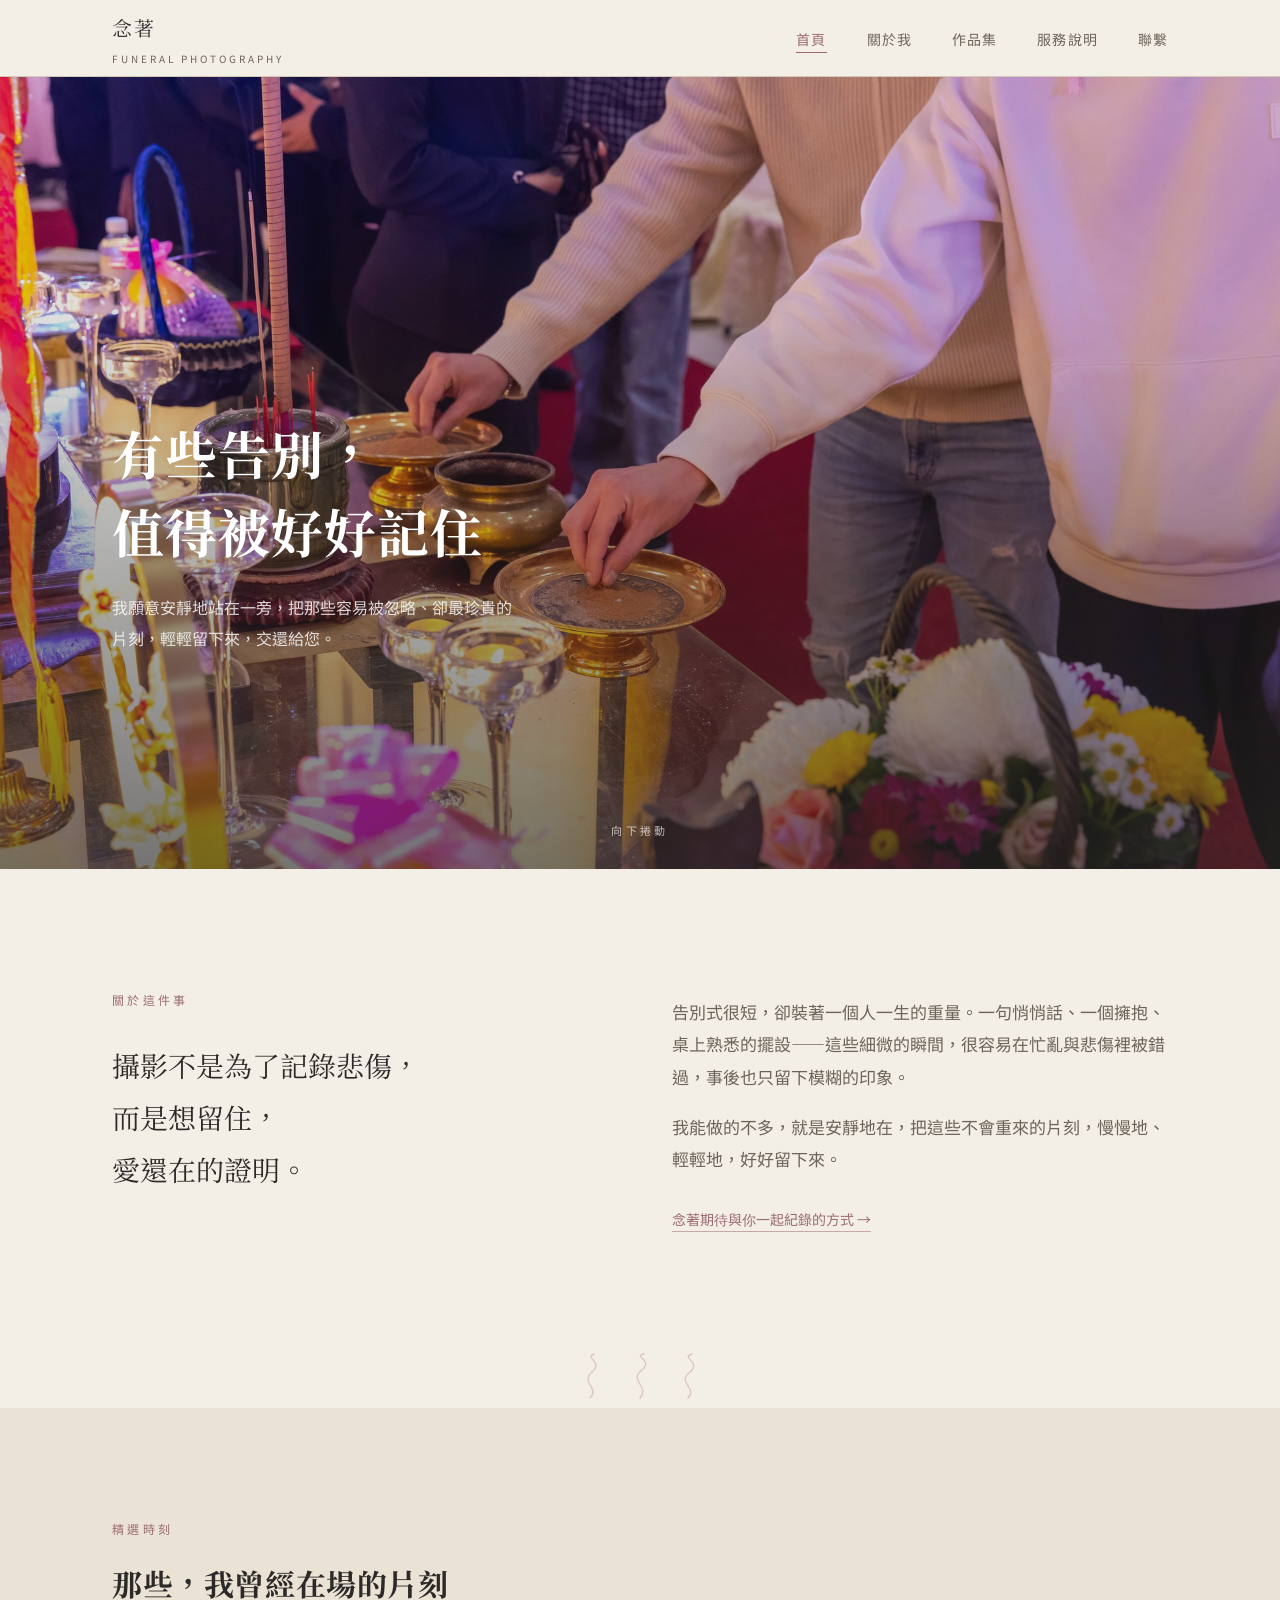
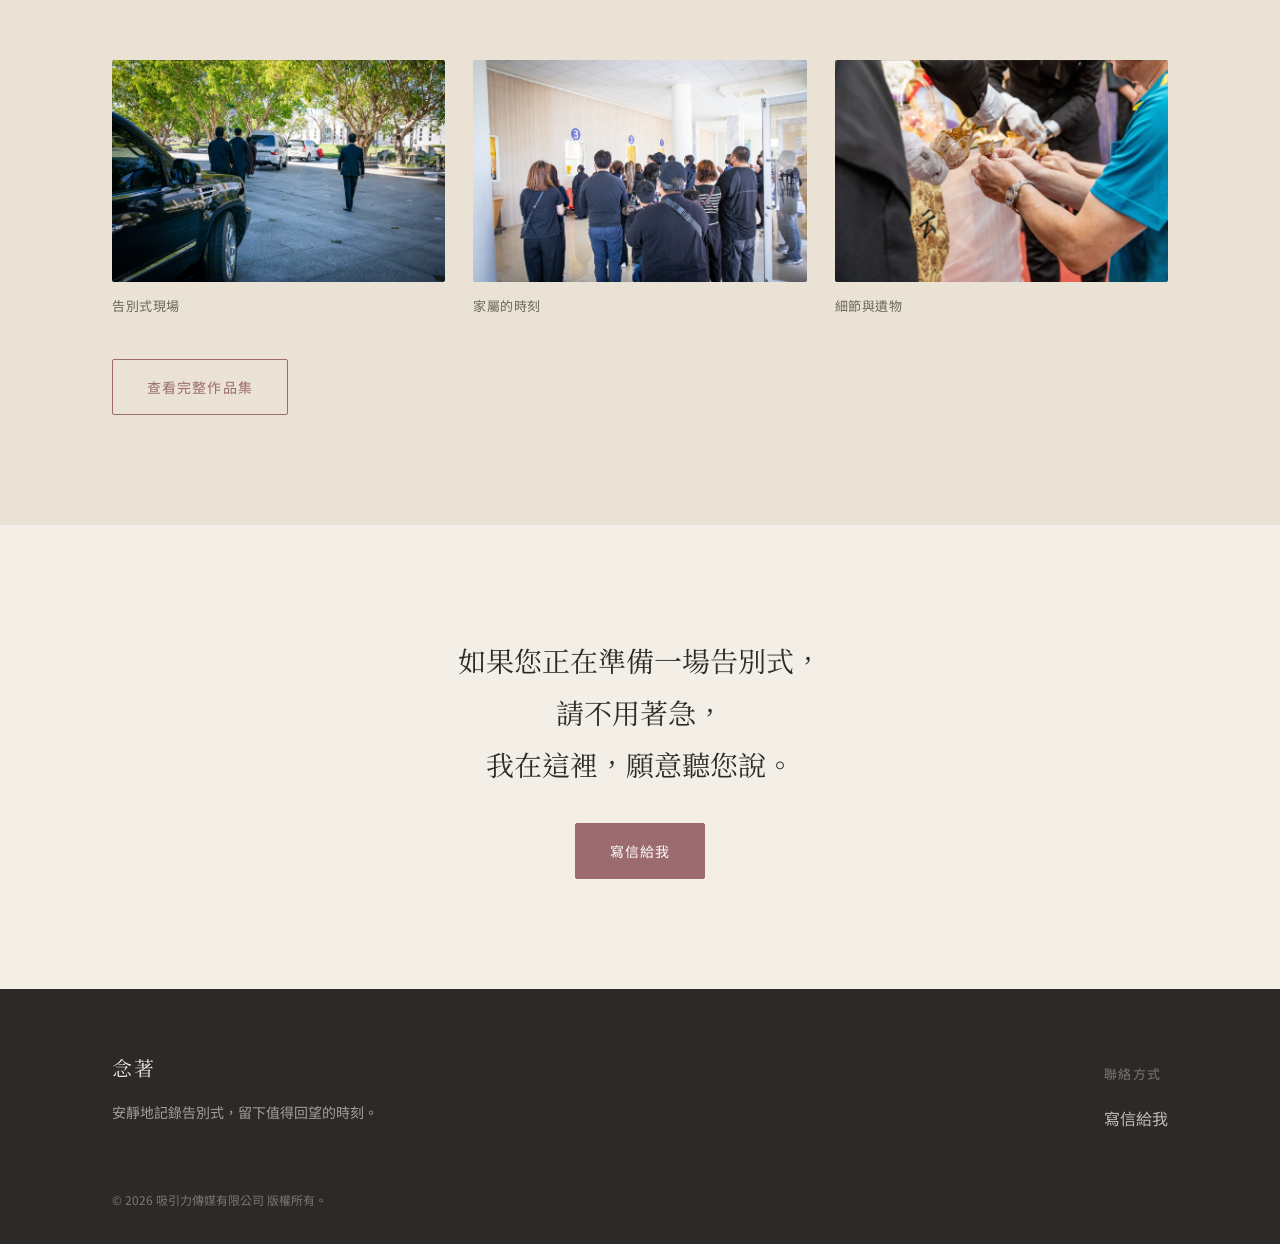
==== index.html @ 0116ca71 "Add files via upload" ====
<!DOCTYPE html>
<html lang="zh-Hant">
<head>
<meta charset="UTF-8">
<meta name="viewport" content="width=device-width, initial-scale=1.0">
<title>念著 Niàn Zhe｜台灣告別式紀錄攝影・溫暖不打擾的告別式攝影師</title>
<meta name="description" content="念著 Niàn Zhe 提供告別式紀錄攝影服務，安靜陪伴、不打擾儀式進行，為家屬留下告別式當天容易被錯過的珍貴時刻。台灣接案，歡迎聯繫諮詢。">
<meta name="keywords" content="告別式攝影, 告別式紀錄攝影, 喪禮攝影, 奠儀攝影, 告別式紀錄, 台灣告別式攝影師, 追思會攝影, 家祭攝影">
<meta name="robots" content="index, follow">
<link rel="canonical" href="https://www.nianzhe-studio.tw/">
<meta property="og:type" content="website">
<meta property="og:site_name" content="念著 Niàn Zhe">
<meta property="og:title" content="念著 Niàn Zhe｜台灣告別式紀錄攝影・溫暖不打擾的告別式攝影師">
<meta property="og:description" content="念著 Niàn Zhe 提供告別式紀錄攝影服務，安靜陪伴、不打擾儀式進行，為家屬留下告別式當天容易被錯過的珍貴時刻。台灣接案，歡迎聯繫諮詢。">
<meta property="og:url" content="https://www.nianzhe-studio.tw/">
<meta property="og:image" content="https://www.nianzhe-studio.tw/assets/images/hero-candlelight.jpg">
<meta property="og:locale" content="zh_TW">
<meta name="twitter:card" content="summary_large_image">
<meta name="twitter:title" content="念著 Niàn Zhe｜台灣告別式紀錄攝影・溫暖不打擾的告別式攝影師">
<meta name="twitter:description" content="念著 Niàn Zhe 提供告別式紀錄攝影服務，安靜陪伴、不打擾儀式進行，為家屬留下告別式當天容易被錯過的珍貴時刻。台灣接案，歡迎聯繫諮詢。">
<meta name="twitter:image" content="https://www.nianzhe-studio.tw/assets/images/hero-candlelight.jpg">
<script type="application/ld+json">
{
  "@context": "https://schema.org",
  "@type": "ProfessionalService",
  "name": "念著 Niàn Zhe",
  "alternateName": "念著 Niàn Zhe Funeral Photography",
  "description": "告別式紀錄攝影服務，安靜陪伴、不打擾儀式進行，為家屬留下告別式當天珍貴的時刻。",
  "url": "https://www.nianzhe-studio.tw/",
  "telephone": "+886-975-046-021",
  "email": "wang.yc.9812@gmail.com",
  "areaServed": {
    "@type": "Country",
    "name": "Taiwan"
  },
  "image": "https://www.nianzhe-studio.tw/assets/images/hero-candlelight.jpg",
  "priceRange": "$$",
  "knowsLanguage": "zh-TW"
}
</script>
<style>
@font-face{
  font-family: 'NZ Sans';
  src: url('[data-uri]') format('woff2');
  font-weight: 300 500;
  font-display: swap;
}
@font-face{
  font-family: 'NZ Serif';
  src: url('[data-uri]') format('woff2');
  font-weight: 400 500;
  font-display: swap;
}
@font-face{
  font-family: 'NZ Serif';
  src: url('[data-uri]') format('woff2');
  font-weight: 600 700;
  font-display: swap;
}

:root{
  --bg: #F3EEE6;
  --bg-alt: #EAE2D4;
  --bg-deep: #DED2C0;
  --text: #2C2A28;
  --text-muted: #6B6459;
  --accent: #9C6B70;
  --accent-soft: #C9A9A6;
  --sage: #7C8A6E;
  --line: #D3C9B8;
  --max-w: 1120px;
  --font-serif: 'NZ Serif', 'Georgia', 'PMingLiU', '新細明體', serif;
  --font-sans: 'NZ Sans', -apple-system, 'PingFang TC', 'Microsoft JhengHei', '微軟正黑體', 'Heiti TC', sans-serif;
}

*{ box-sizing: border-box; }
html{ scroll-behavior: smooth; }
body{
  margin:0;
  background: var(--bg);
  color: var(--text);
  font-family: var(--font-sans);
  font-weight: 400;
  line-height: 1.9;
  -webkit-font-smoothing: antialiased;
}

h1,h2,h3{
  font-family: var(--font-serif);
  font-weight: 700;
  letter-spacing: .02em;
  margin: 0;
  color: var(--text);
}

a{ color: inherit; text-decoration: none; }

.eyebrow{
  display:block;
  font-family: var(--font-sans);
  font-size: 12px;
  letter-spacing: .28em;
  text-transform: uppercase;
  color: var(--accent);
  margin-bottom: 14px;
}
.eyebrow-long{
  font-size: 13px;
  letter-spacing: .04em;
  text-transform: none;
  font-weight: 500;
}

.wrap{
  max-width: var(--max-w);
  margin: 0 auto;
  padding: 0 32px;
}

/* ---------- NAV ---------- */
.site-nav{
  position: sticky;
  top: 0;
  z-index: 50;
  background: rgba(243,238,230,.88);
  backdrop-filter: blur(6px);
  border-bottom: 1px solid var(--line);
}
.site-nav .wrap{
  display:flex;
  align-items:center;
  justify-content:space-between;
  height: 76px;
}
.brand{
  font-family: var(--font-serif);
  font-size: 20px;
  letter-spacing: .12em;
  font-weight: 500;
}
.brand small{
  display:block;
  font-family: var(--font-sans);
  font-size: 10px;
  letter-spacing: .3em;
  color: var(--text-muted);
  font-weight: 300;
  margin-top: 2px;
}
.nav-links{
  display:flex;
  gap: 40px;
  list-style:none;
  margin:0; padding:0;
}
.nav-links a{
  font-size: 14px;
  letter-spacing: .08em;
  color: var(--text-muted);
  position: relative;
  padding-bottom: 4px;
  transition: color .3s ease;
}
.nav-links a:hover, .nav-links a.active{ color: var(--accent); }
.nav-links a.active::after{
  content:'';
  position:absolute;
  left:0; right:0; bottom:0;
  height:1px;
  background: var(--accent);
}
.nav-toggle{ display:none; }

@media (max-width: 760px){
  .nav-links{
    position: fixed;
    top: 76px; left:0; right:0;
    background: var(--bg);
    flex-direction: column;
    gap: 0;
    border-bottom: 1px solid var(--line);
    max-height: 0;
    overflow: hidden;
    transition: max-height .35s ease;
  }
  .nav-links.open{ max-height: 320px; }
  .nav-links a{
    display:block;
    padding: 18px 32px;
    border-top: 1px solid var(--line);
  }
  .nav-toggle{
    display:block;
    background:none; border:none;
    font-size: 22px;
    color: var(--text);
    cursor:pointer;
  }
}

/* ---------- SMOKE DIVIDER (signature element) ---------- */
.smoke-divider{
  display:flex;
  justify-content:center;
  padding: 8px 0;
}
.smoke-divider svg{
  width: 140px;
  height: 48px;
  opacity: .55;
}
.smoke-path{
  fill:none;
  stroke: var(--accent-soft);
  stroke-width: 1.4;
  stroke-linecap: round;
  animation: breathe 7s ease-in-out infinite;
  transform-origin: center;
}
@keyframes breathe{
  0%,100%{ opacity:.35; transform: scaleY(1); }
  50%{ opacity:.85; transform: scaleY(1.12); }
}
@media (prefers-reduced-motion: reduce){
  .smoke-path{ animation: none; opacity:.6; }
}

/* ---------- SECTIONS ---------- */
section{ padding: 110px 0; }
.section-alt{ background: var(--bg-alt); }
.section-deep{ background: var(--bg-deep); }

.lede{
  max-width: 640px;
  color: var(--text-muted);
  font-size: 17px;
}

/* ---------- HERO ---------- */
.hero{
  position:relative;
  min-height: 88vh;
  display:flex;
  align-items:flex-end;
  overflow:hidden;
}
.hero-media{
  position:absolute; inset:0;
  background:
    linear-gradient(180deg, rgba(44,42,40,.1) 30%, rgba(44,42,40,.62) 100%),
    linear-gradient(120deg, #C9BBA5 0%, #B79E8B 45%, #9C8877 100%);
  background-size: cover;
  background-position: center;
}
.hero-media.photo{
  background-image:
    linear-gradient(180deg, rgba(44,42,40,.15) 30%, rgba(44,42,40,.65) 100%),
    url('[data-uri]');
  background-size: cover;
  background-position: center 30%;
}
.hero-media.ph::after{
  content: '照片預留位置 · 待接入作品集';
  position:absolute; inset:0;
  display:flex; align-items:center; justify-content:center;
  color: rgba(255,255,255,.55);
  font-size: 13px;
  letter-spacing: .15em;
}
.hero-content{
  position:relative;
  z-index:2;
  color: #F3EEE6;
  padding: 0 32px 90px;
  max-width: var(--max-w);
  margin: 0 auto;
  width:100%;
}
.hero-content h1{
  color:#fff;
  font-size: clamp(30px, 5vw, 52px);
  line-height: 1.5;
  max-width: 22ch;
}
.hero-content p{
  margin-top: 22px;
  max-width: 46ch;
  color: rgba(255,255,255,.82);
  font-size: 16px;
}
.scroll-cue{
  position:absolute;
  bottom: 28px; left: 50%;
  transform: translateX(-50%);
  color: rgba(255,255,255,.7);
  font-size: 11px;
  letter-spacing: .3em;
  z-index:2;
}

/* ---------- PLACEHOLDER IMAGE BLOCKS ---------- */
.ph-img{
  position:relative;
  background: linear-gradient(135deg, #DCD0BC, #C9B79E);
  border-radius: 2px;
  overflow:hidden;
  aspect-ratio: 4/5;
}
.ph-img.wide{ aspect-ratio: 16/10; }
.ph-img::after{
  content: attr(data-label);
  position:absolute; inset:0;
  display:flex; align-items:flex-end;
  padding: 16px;
  font-size: 12px;
  letter-spacing: .08em;
  color: rgba(44,42,40,.55);
  background: linear-gradient(180deg, rgba(0,0,0,0) 60%, rgba(0,0,0,.08) 100%);
}

/* ---------- PHOTO TILE (real photos) ---------- */
.photo-tile{
  position:relative;
  border-radius: 2px;
  overflow:hidden;
  aspect-ratio: 3/2;
  background-size: cover;
  background-position: center;
}
.photo-tile.portrait{ aspect-ratio: 3/4; }
.photo-caption{
  margin-top: 12px;
  font-size: 13px;
  letter-spacing: .04em;
  color: var(--text-muted);
}
.figure{ display:flex; flex-direction:column; margin:0; }

/* ---------- MOSAIC GRID (varied photo layouts) ---------- */
.mosaic{
  display:grid;
  gap: 20px;
}
.mosaic-a{
  grid-template-columns: 1.5fr 1fr;
  grid-template-rows: 1fr 1fr;
  height: 560px;
}
.mosaic-a .m1{ grid-row: 1 / 3; grid-column: 1; }
.mosaic-a .m2{ grid-row: 1; grid-column: 2; }
.mosaic-a .m3{ grid-row: 2; grid-column: 2; }

.mosaic-b{
  grid-template-columns: 1fr 1.5fr;
  grid-template-rows: 1fr 1fr;
  height: 560px;
}
.mosaic-b .m1{ grid-row: 1; grid-column: 1; }
.mosaic-b .m2{ grid-row: 2; grid-column: 1; }
.mosaic-b .m3{ grid-row: 1 / 3; grid-column: 2; }

.mosaic-c{
  grid-template-columns: 1fr 1fr 1.3fr;
  grid-template-rows: 1fr;
  height: 380px;
}
.mosaic-c .photo-tile{ aspect-ratio: auto; height: 100%; min-height: 0; }

.mosaic-a .photo-tile, .mosaic-b .photo-tile{
  aspect-ratio: auto;
  height: 100%;
  width: 100%;
}
@media (max-width: 800px){
  .mosaic-a, .mosaic-b, .mosaic-c{
    grid-template-columns: 1fr;
    grid-template-rows: auto;
    height: auto;
  }
  .mosaic-a .m1, .mosaic-a .m2, .mosaic-a .m3,
  .mosaic-b .m1, .mosaic-b .m2, .mosaic-b .m3{
    grid-row: auto; grid-column: auto;
  }
  .mosaic-a .photo-tile, .mosaic-b .photo-tile{
    aspect-ratio: 4/3;
    height: auto;
  }
  .mosaic-c .photo-tile{ aspect-ratio: 3/2; height: auto; min-height: 0; }
}

/* ---------- GRID ---------- */
.grid{
  display:grid;
  gap: 28px;
}
.grid-3{ grid-template-columns: repeat(3, 1fr); }
.grid-2{ grid-template-columns: repeat(2, 1fr); }
@media (max-width: 900px){
  .grid-3{ grid-template-columns: 1fr; }
  .grid-2{ grid-template-columns: 1fr; }
}

/* ---------- BUTTON / LINK ---------- */
.btn{
  display:inline-block;
  padding: 14px 34px;
  border: 1px solid var(--accent);
  color: var(--accent);
  font-size: 14px;
  letter-spacing: .08em;
  border-radius: 2px;
  transition: all .3s ease;
}
.btn:hover{ background: var(--accent); color: #fff; }
.btn.solid{ background: var(--accent); color:#fff; }
.btn.solid:hover{ background: var(--text); border-color: var(--text); }

.text-link{
  border-bottom: 1px solid var(--accent-soft);
  padding-bottom: 2px;
  color: var(--accent);
  font-size: 14px;
}

/* ---------- STEPS ---------- */
.step{
  display:flex;
  gap: 24px;
  padding: 32px 0;
  border-top: 1px solid var(--line);
}
.step:last-child{ border-bottom: 1px solid var(--line); }
.step-num{
  font-family: var(--font-serif);
  font-size: 26px;
  color: var(--accent-soft);
  min-width: 48px;
}
.step h3{ font-size: 18px; margin-bottom: 8px; }
.step p{ color: var(--text-muted); font-size: 15px; margin:0; max-width: 56ch; }

/* ---------- FOOTER ---------- */
footer{
  background: var(--text);
  color: rgba(243,238,230,.75);
  padding: 60px 0 32px;
}
footer .wrap{
  display:flex;
  justify-content:space-between;
  flex-wrap:wrap;
  gap: 24px;
}
footer a{ color: rgba(243,238,230,.75); }
footer a:hover{ color: #fff; }
.foot-note{
  font-size: 12px;
  color: rgba(243,238,230,.4);
  margin-top: 40px;
}

.quote{
  font-family: var(--font-serif);
  font-size: clamp(20px, 2.6vw, 28px);
  line-height: 1.85;
  color: var(--text);
  max-width: 34ch;
}

.two-col{
  display:grid;
  grid-template-columns: 1fr 1fr;
  gap: 64px;
  align-items:center;
}
@media (max-width: 800px){
  .two-col{ grid-template-columns: 1fr; gap: 40px; }
}

.tag-list{ list-style:none; padding:0; margin: 24px 0 0; color: var(--text-muted); font-size: 15px; }
.tag-list li{ padding: 6px 0; }
.tag-list li::before{ content:'· '; color: var(--accent); }

</style>
</head>
<body>

<nav class="site-nav">
  <div class="wrap">
    <a href="index.html" class="brand">念著<small>FUNERAL PHOTOGRAPHY</small></a>
    <button class="nav-toggle" aria-label="選單">☰</button>
    <ul class="nav-links">
      <li><a href="index.html" class="active">首頁</a></li>
      <li><a href="about.html">關於我</a></li>
      <li><a href="portfolio.html">作品集</a></li>
      <li><a href="services.html">服務說明</a></li>
      <li><a href="contact.html">聯繫</a></li>
    </ul>
  </div>
</nav>

<section class="hero">
  <div class="hero-media photo" role="img" aria-label="告別式儀式現場，家屬點燭獻花的手部特寫"></div>
  <div class="hero-content">
    <h1>有些告別，<br>值得被好好記住</h1>
    <p>我願意安靜地站在一旁，把那些容易被忽略、卻最珍貴的片刻，輕輕留下來，交還給您。</p>
  </div>
  <div class="scroll-cue">向下捲動</div>
</section>

<section>
  <div class="wrap">
    <div class="two-col">
      <div>
        <span class="eyebrow">關於這件事</span>
        <p class="quote">攝影不是為了記錄悲傷，<br>而是想留住，<br>愛還在的證明。</p>
      </div>
      <div>
        <p class="lede">告別式很短，卻裝著一個人一生的重量。一句悄悄話、一個擁抱、桌上熟悉的擺設——這些細微的瞬間，很容易在忙亂與悲傷裡被錯過，事後也只留下模糊的印象。</p>
        <p class="lede" style="margin-top:18px;">我能做的不多，就是安靜地在，把這些不會重來的片刻，慢慢地、輕輕地，好好留下來。</p>
        <div style="margin-top:28px;">
          <a href="about.html" class="text-link">念著期待與你一起紀錄的方式 →</a>
        </div>
      </div>
    </div>
  </div>
</section>

<div class="smoke-divider">
  <svg viewBox="0 0 140 48" xmlns="http://www.w3.org/2000/svg">
    <path class="smoke-path" d="M20 46 C 30 36, 10 30, 22 20 C 34 10, 14 6, 24 2 M70 46 C 80 34, 58 28, 72 18 C 84 8, 62 4, 74 2 M118 46 C 128 36, 106 30, 120 20 C 132 10, 110 6, 122 2"/>
  </svg>
</div>

<section class="section-alt">
  <div class="wrap">
    <span class="eyebrow">精選時刻</span>
    <h2 style="font-size: clamp(22px,3vw,30px); max-width: 26ch;">那些，我曾經在場的片刻</h2>
    <div class="grid grid-3" style="margin-top: 48px;">
      <figure class="figure">
        <div class="photo-tile" role="img" aria-label="告別式出殯車隊，林蔭道上的送行隊伍" style="background-image:url('[data-uri]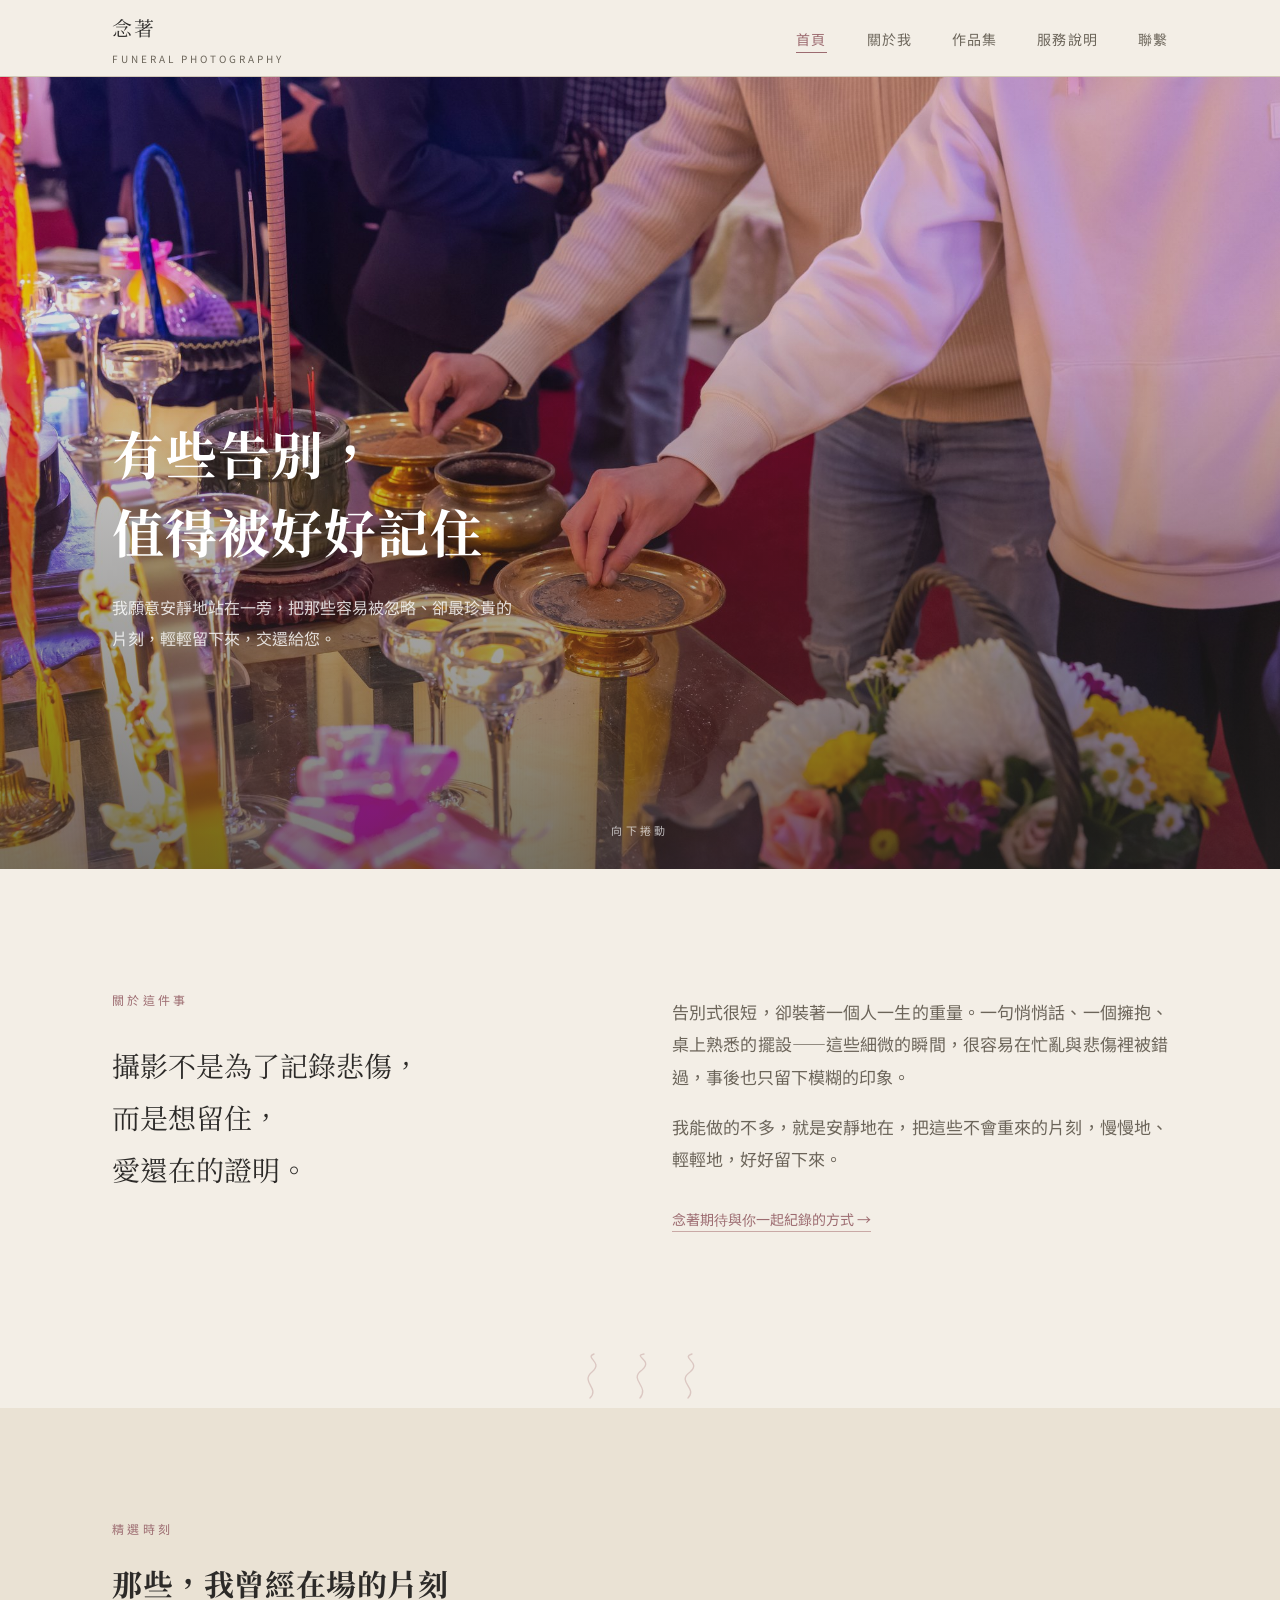
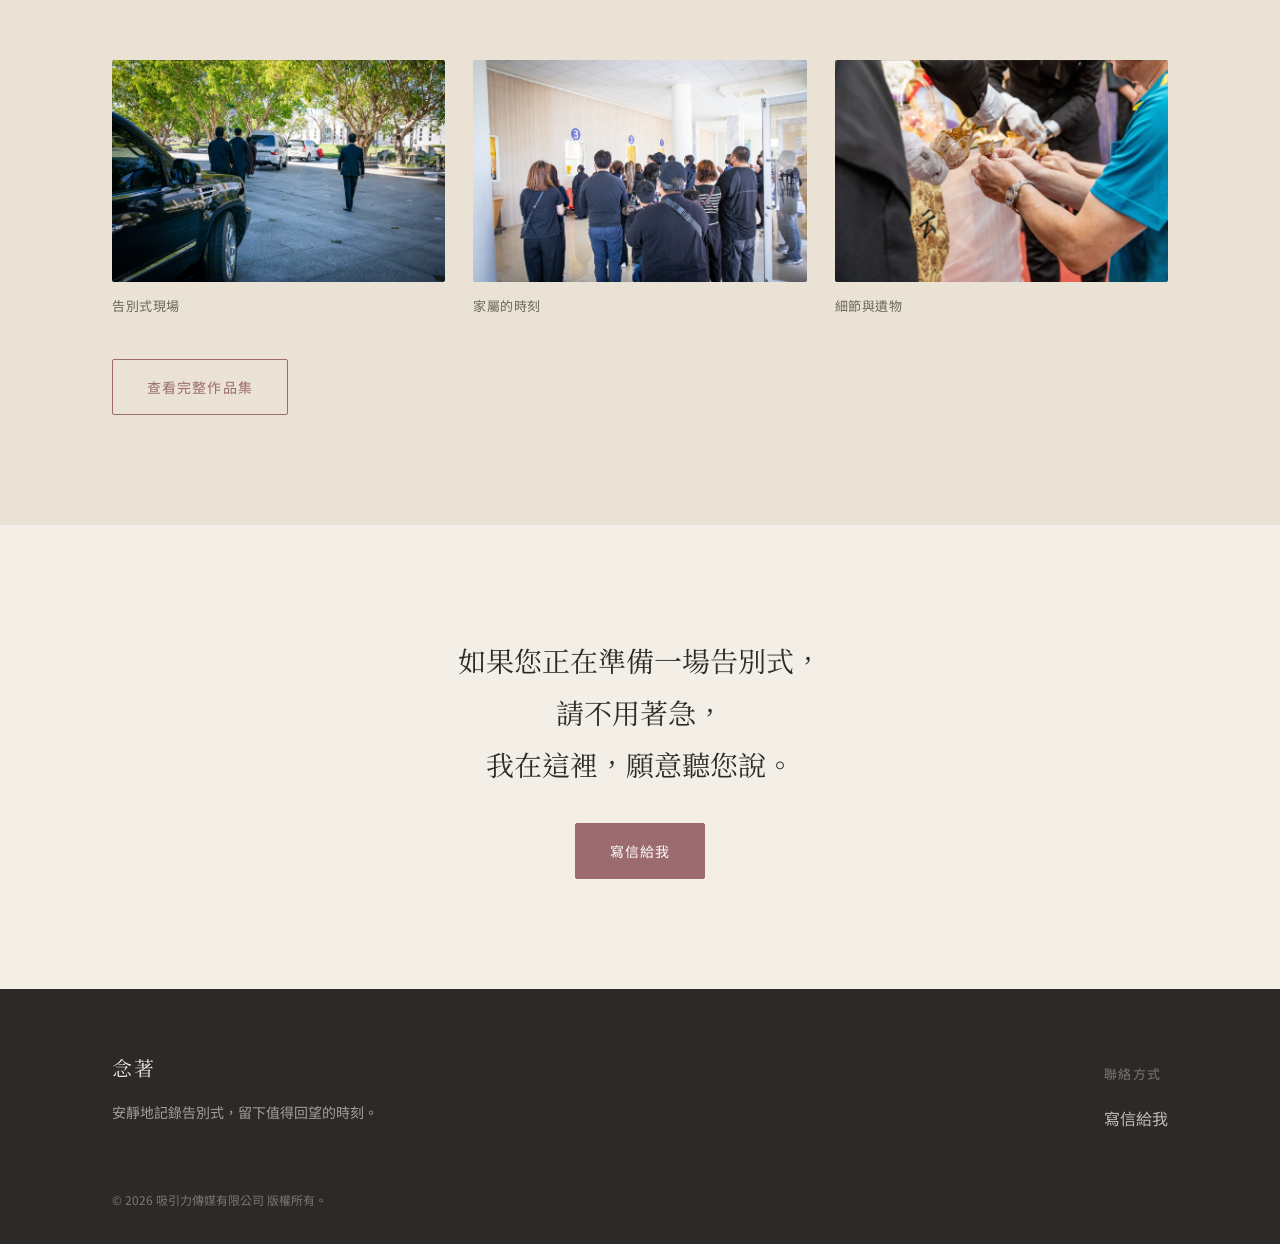
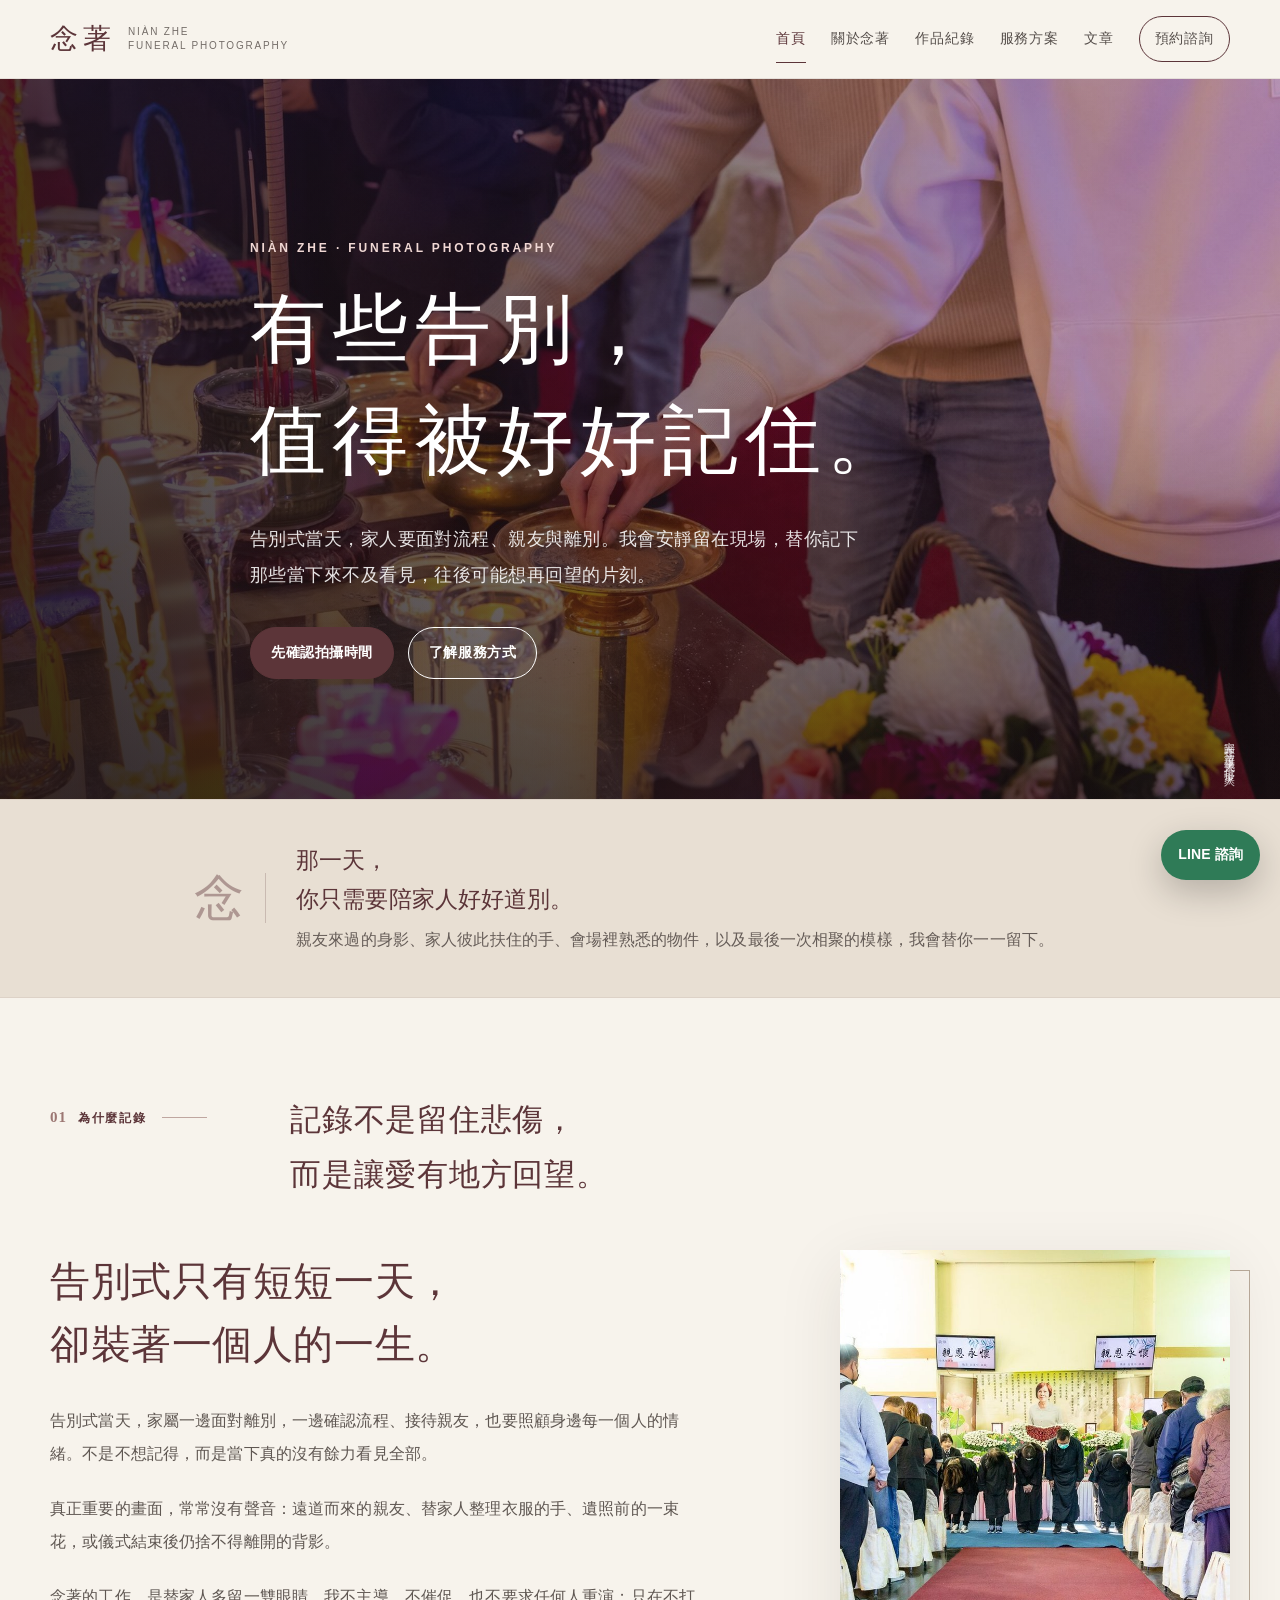
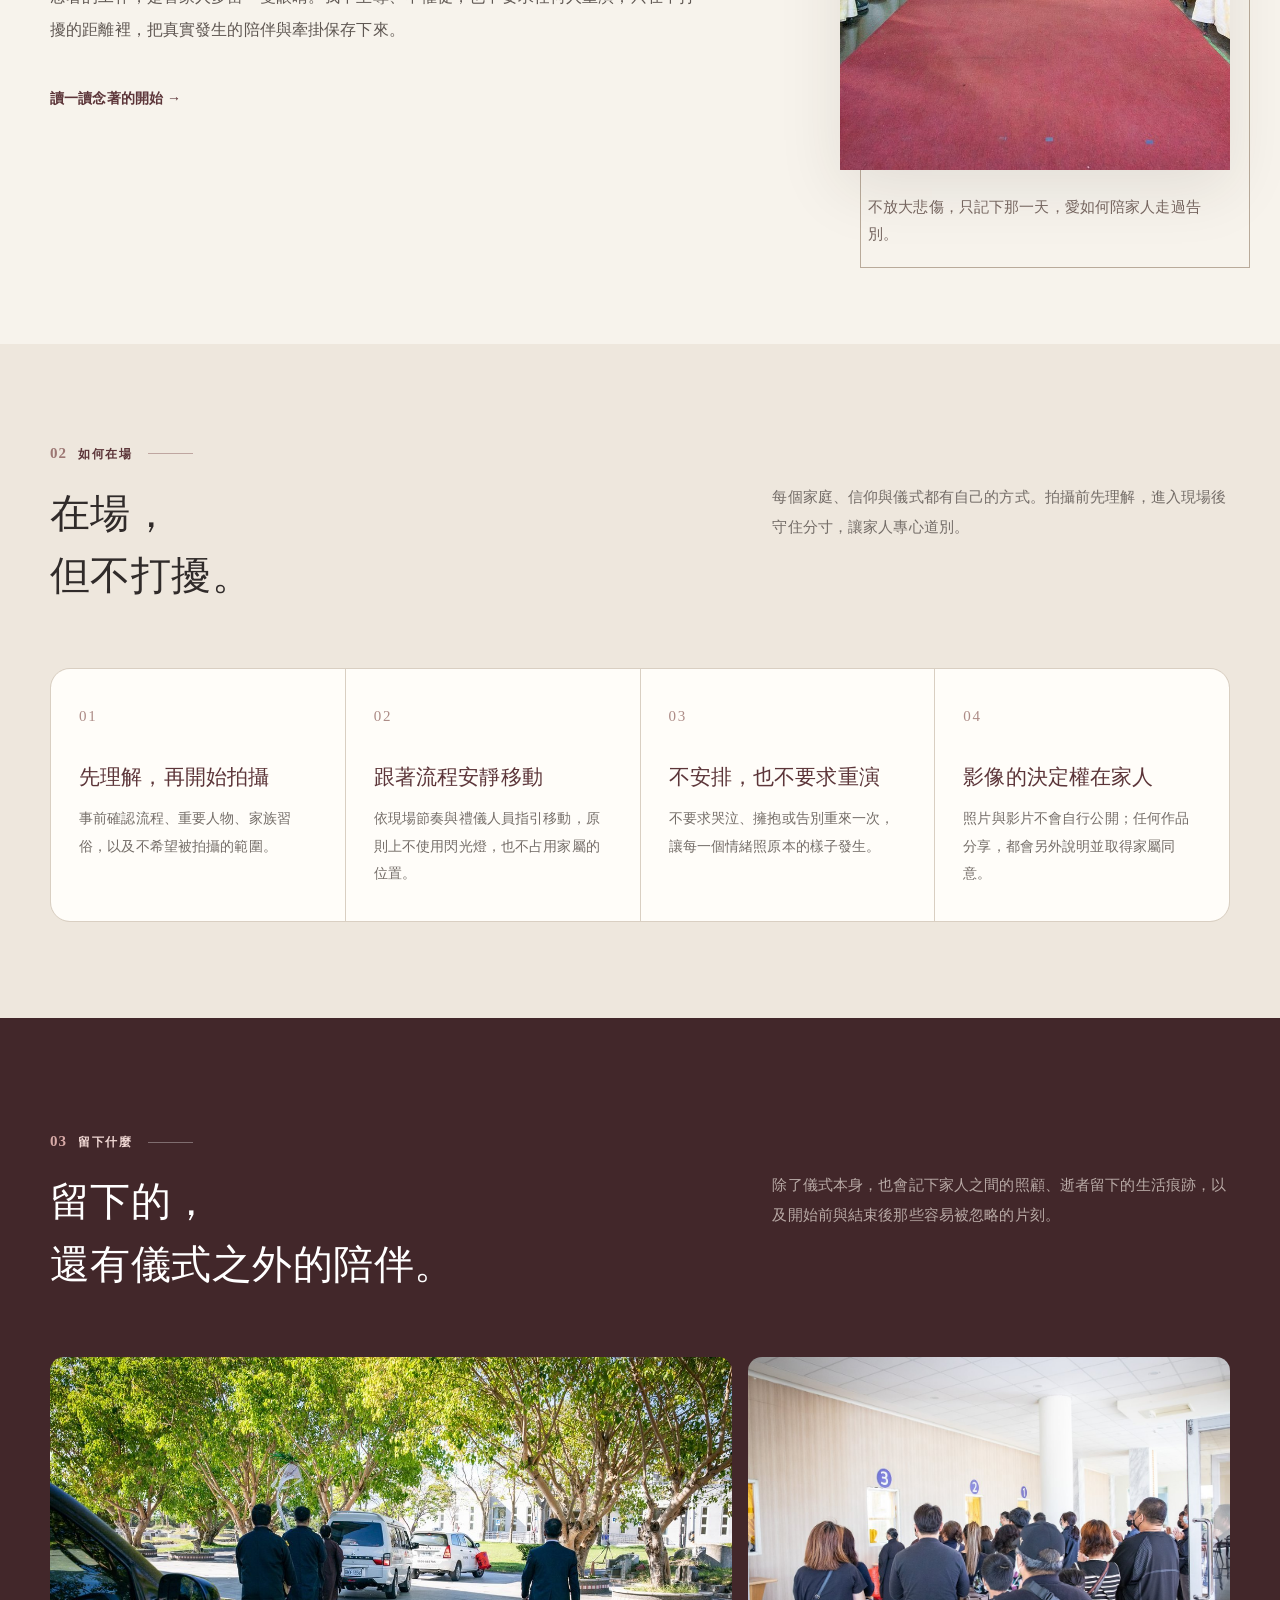
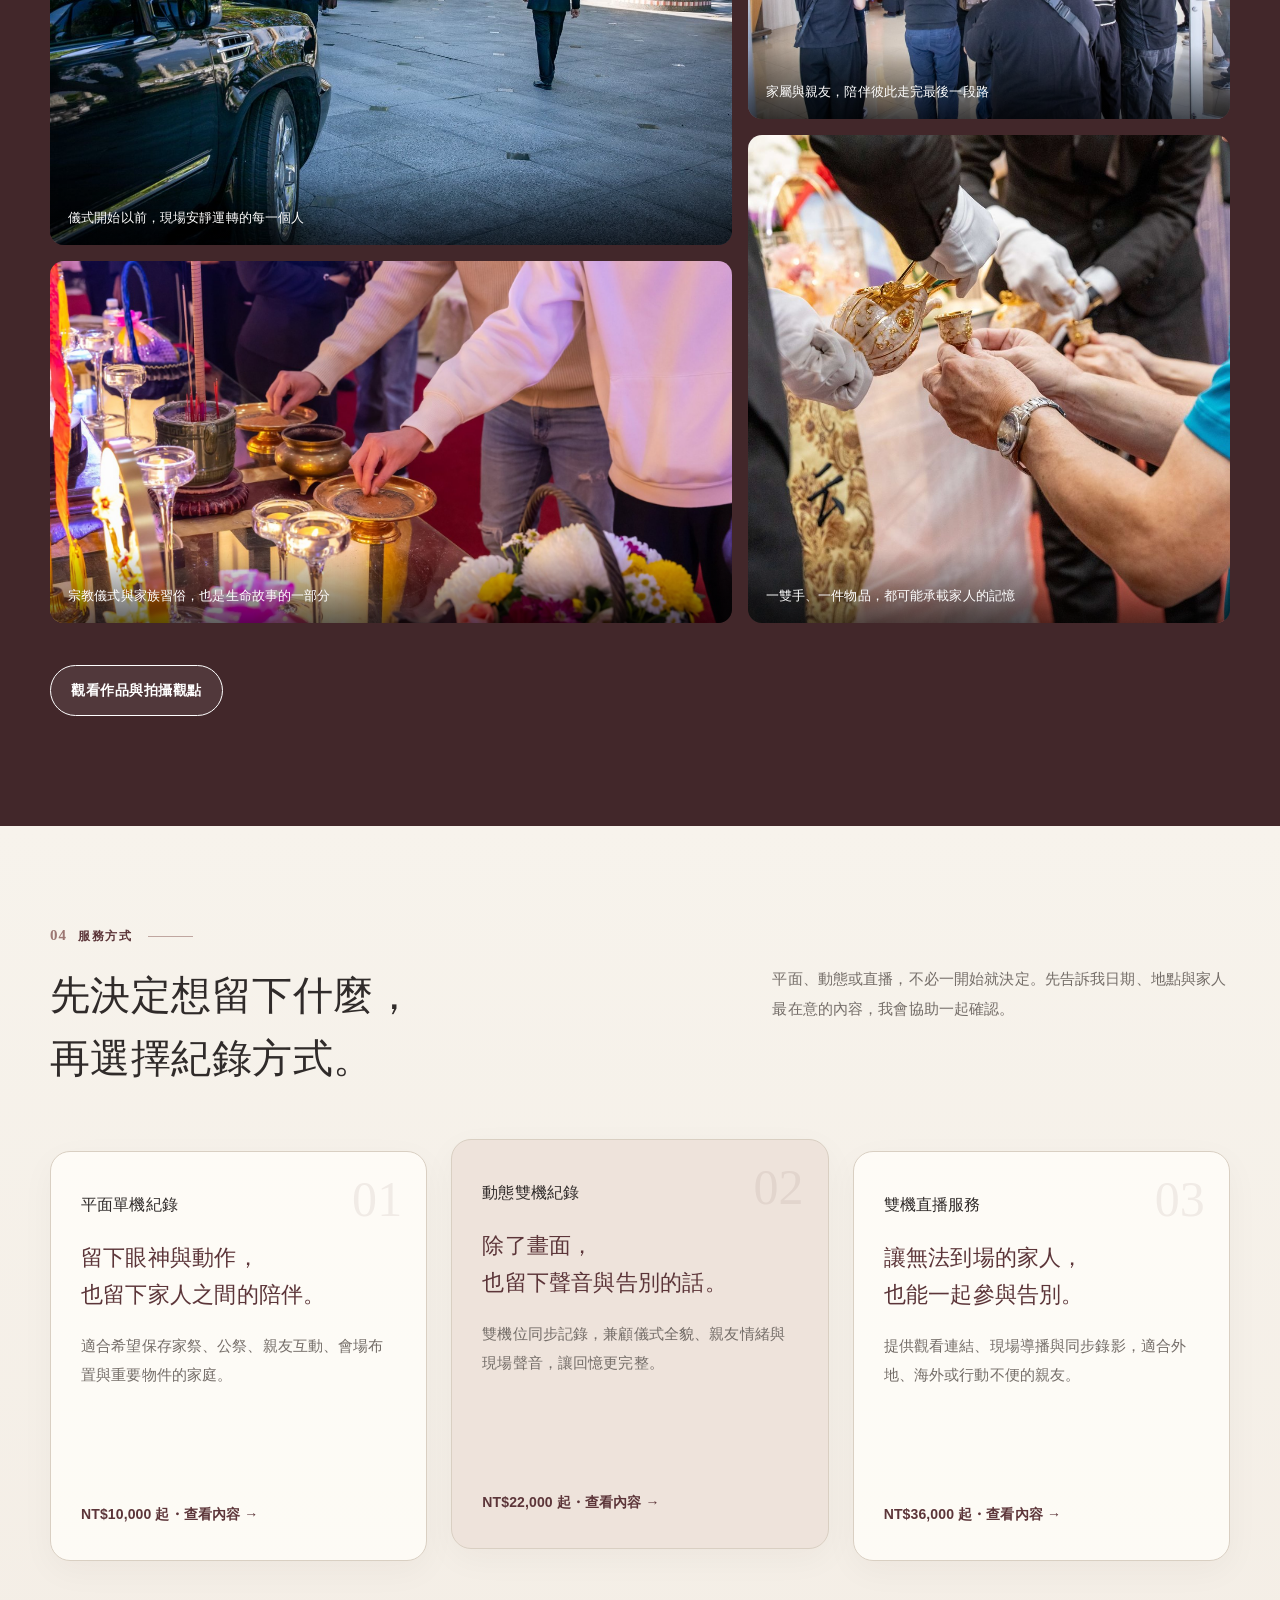
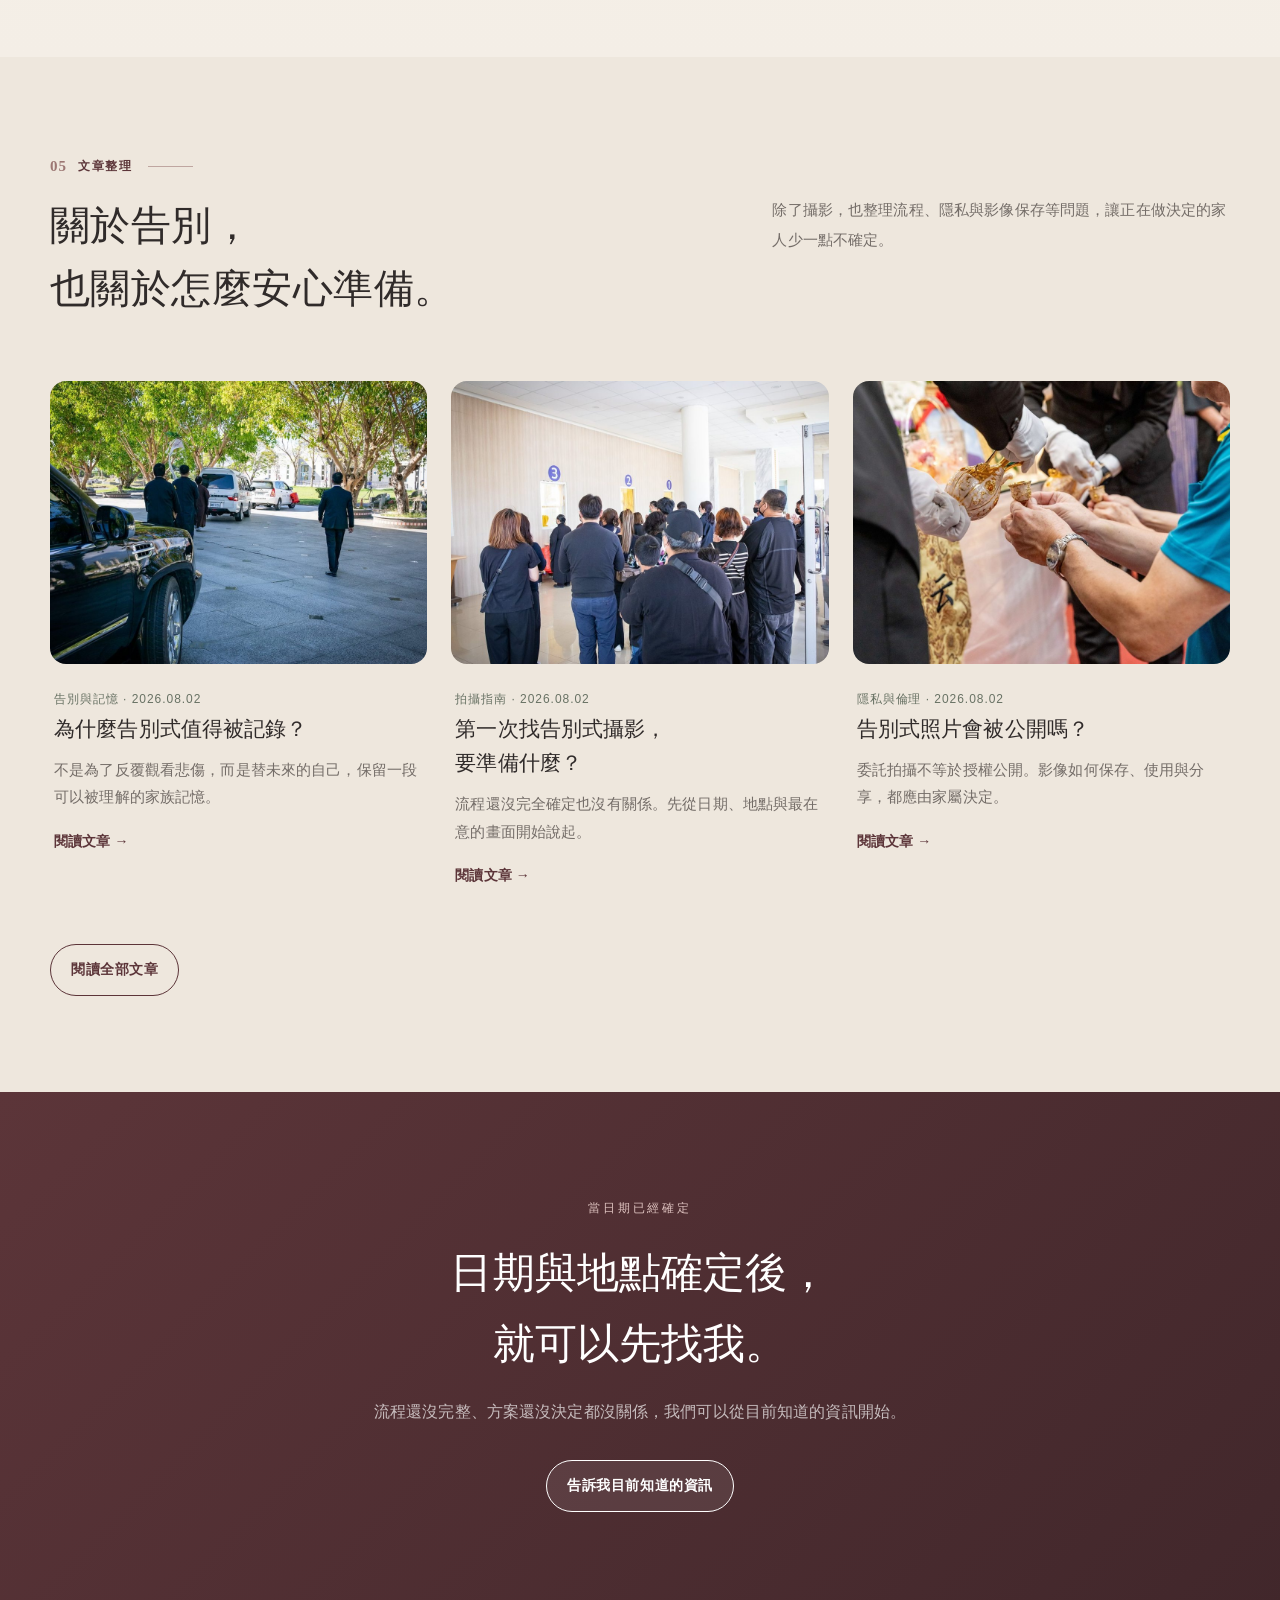
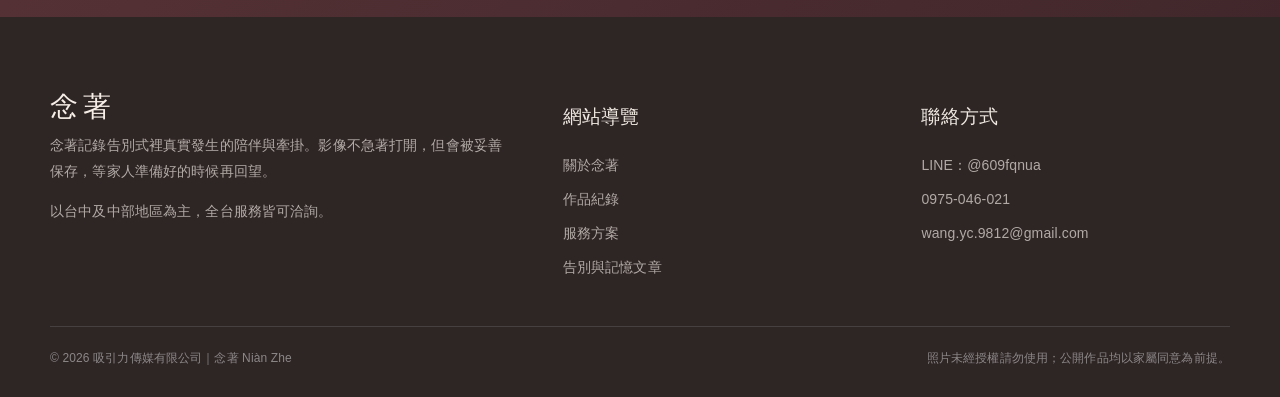
